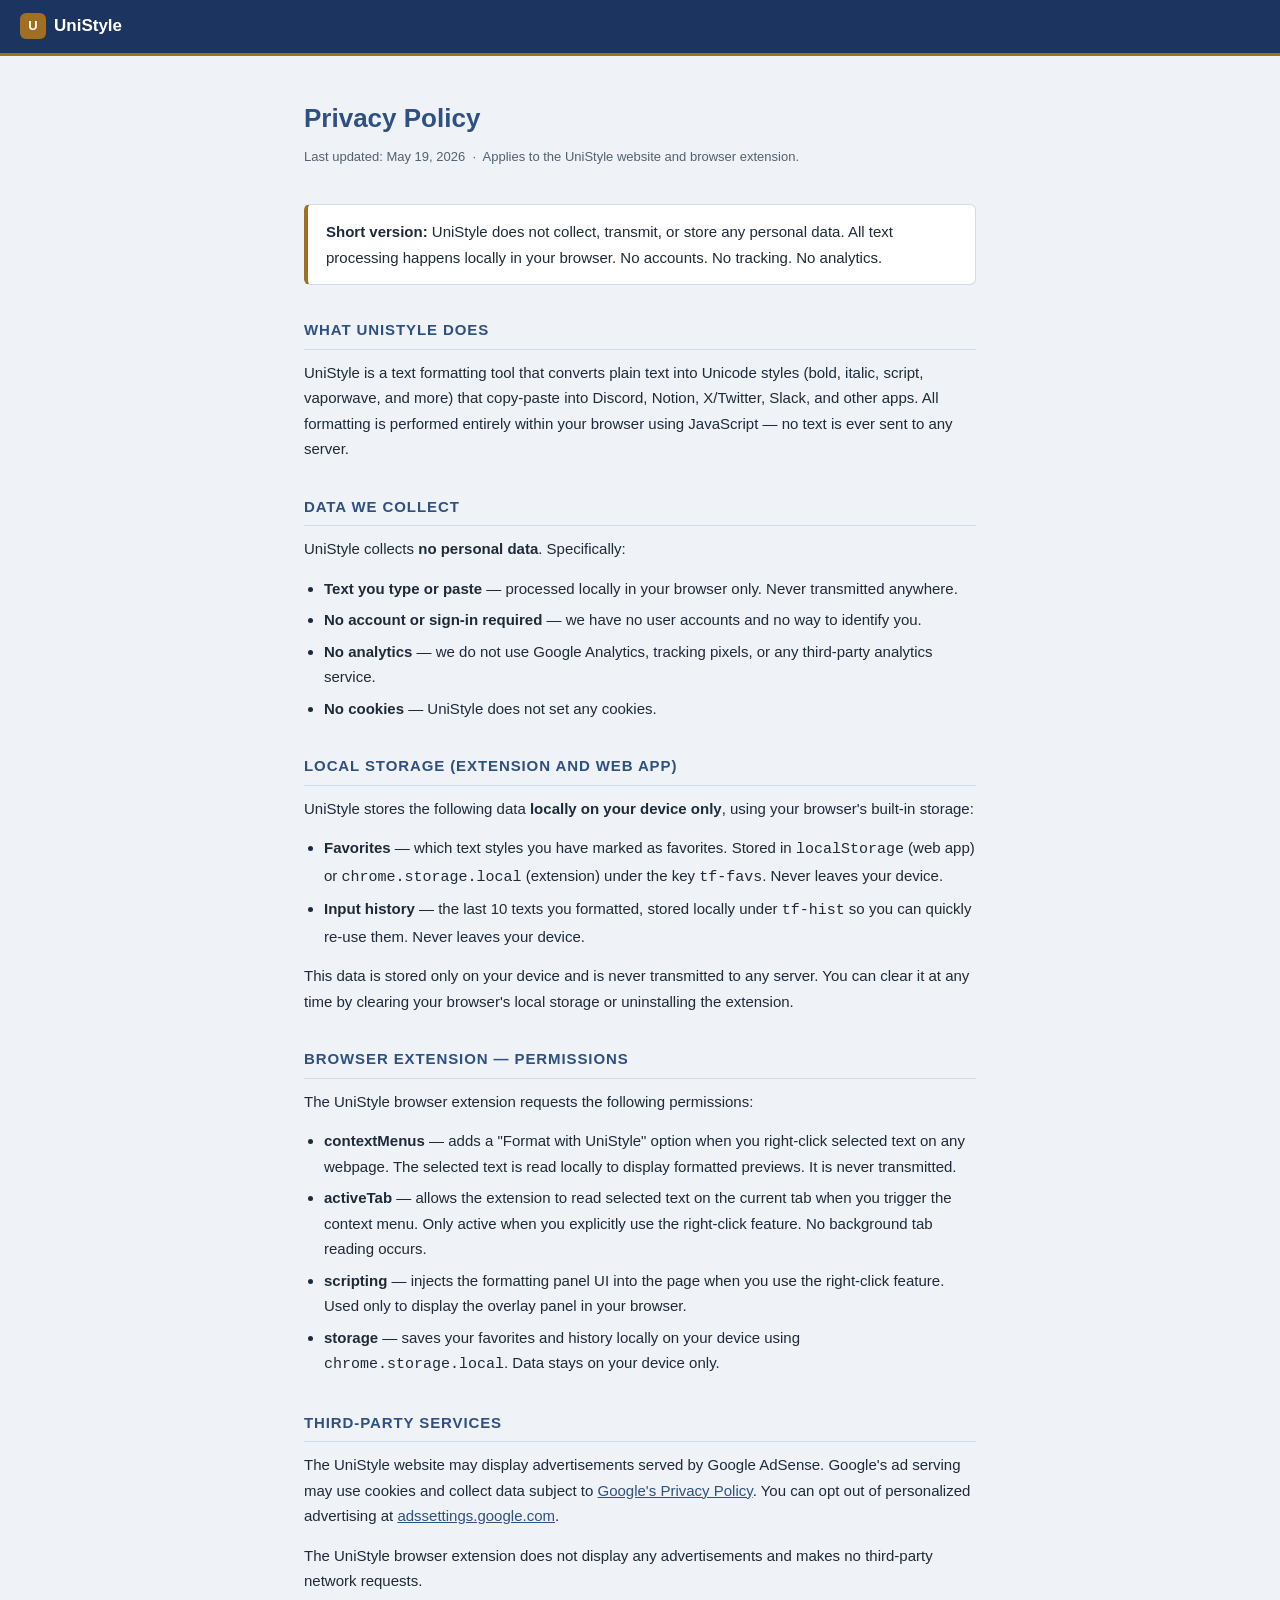
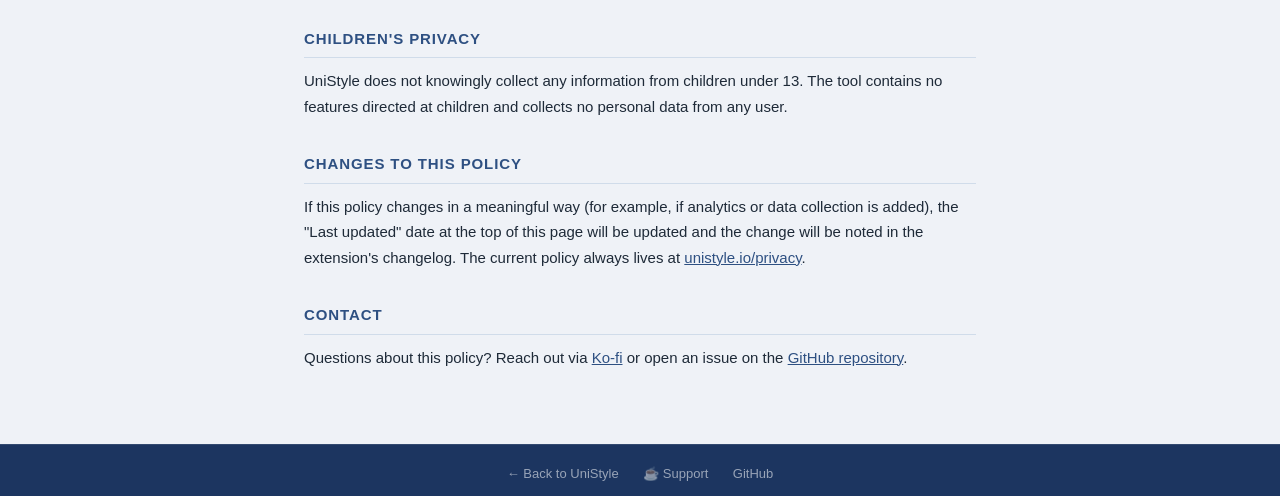
==== privacy.html @ ba29b3c3 "Rebrand all Twitter references to X/Twitter" ====
<!DOCTYPE html>
<html lang="en">
<head>
  <meta charset="UTF-8" />
  <meta name="viewport" content="width=device-width, initial-scale=1.0" />
  <title>Privacy Policy — UniStyle</title>
  <link rel="manifest" href="manifest.json" />
  <meta name="theme-color" content="#2E5082" />
  <style>
    *, *::before, *::after { box-sizing: border-box; margin: 0; padding: 0; }

    :root {
      --primary:      #2E5082;
      --primary-dark: #1c3560;
      --accent:       #A07020;
      --bg:           #EFF2F7;
      --white:        #FFFFFF;
      --border:       #d0dcea;
      --text-dark:    #1e2a38;
      --neutral:      #526070;
    }

    html, body {
      font-family: -apple-system, BlinkMacSystemFont, 'Segoe UI', Roboto, sans-serif;
      background: var(--bg);
      color: var(--text-dark);
      line-height: 1.7;
    }

    /* ── Header ── */
    .site-header {
      background: var(--primary-dark);
      border-bottom: 3px solid var(--accent);
      padding: 12px 20px;
      display: flex;
      align-items: center;
      gap: 12px;
    }
    .header-title {
      color: #fff;
      font-size: 17px;
      font-weight: 700;
      display: flex;
      align-items: center;
      gap: 8px;
      text-decoration: none;
    }
    .t-badge {
      background: var(--accent);
      color: #fff;
      font-size: 13px;
      font-weight: 800;
      width: 26px;
      height: 26px;
      border-radius: 6px;
      display: flex;
      align-items: center;
      justify-content: center;
      flex-shrink: 0;
    }

    /* ── Content ── */
    .container {
      max-width: 720px;
      margin: 0 auto;
      padding: 40px 24px 60px;
    }

    h1 {
      font-size: 26px;
      font-weight: 800;
      color: var(--primary);
      margin-bottom: 6px;
    }
    .meta {
      font-size: 13px;
      color: var(--neutral);
      margin-bottom: 36px;
    }

    h2 {
      font-size: 15px;
      font-weight: 700;
      text-transform: uppercase;
      letter-spacing: 0.06em;
      color: var(--primary);
      margin: 32px 0 10px;
      padding-bottom: 6px;
      border-bottom: 1px solid var(--border);
    }

    p { margin-bottom: 14px; font-size: 15px; }

    ul {
      margin: 0 0 14px 20px;
      font-size: 15px;
    }
    ul li { margin-bottom: 6px; }

    .highlight-box {
      background: #fff;
      border: 1px solid var(--border);
      border-left: 4px solid var(--accent);
      border-radius: 6px;
      padding: 14px 18px;
      margin-bottom: 24px;
      font-size: 15px;
    }

    a { color: var(--primary); }
    a:hover { color: var(--accent); }

    /* ── Footer ── */
    .site-footer {
      background: var(--primary-dark);
      border-top: 1px solid rgba(255,255,255,0.1);
      padding: 14px 20px;
      text-align: center;
    }
    .site-footer a {
      color: rgba(255,255,255,0.55);
      font-size: 13px;
      text-decoration: none;
      margin: 0 10px;
    }
    .site-footer a:hover { color: #fff; }
  </style>
</head>
<body>

<header class="site-header">
  <a href="/" class="header-title">
    <div class="t-badge">U</div>
    UniStyle
  </a>
</header>

<div class="container">
  <h1>Privacy Policy</h1>
  <p class="meta">Last updated: May 19, 2026 &nbsp;·&nbsp; Applies to the UniStyle website and browser extension.</p>

  <div class="highlight-box">
    <strong>Short version:</strong> UniStyle does not collect, transmit, or store any personal data.
    All text processing happens locally in your browser. No accounts. No tracking. No analytics.
  </div>

  <h2>What UniStyle Does</h2>
  <p>UniStyle is a text formatting tool that converts plain text into Unicode styles (bold, italic,
  script, vaporwave, and more) that copy-paste into Discord, Notion, X/Twitter, Slack, and other apps.
  All formatting is performed entirely within your browser using JavaScript — no text is ever sent
  to any server.</p>

  <h2>Data We Collect</h2>
  <p>UniStyle collects <strong>no personal data</strong>. Specifically:</p>
  <ul>
    <li><strong>Text you type or paste</strong> — processed locally in your browser only. Never transmitted anywhere.</li>
    <li><strong>No account or sign-in required</strong> — we have no user accounts and no way to identify you.</li>
    <li><strong>No analytics</strong> — we do not use Google Analytics, tracking pixels, or any third-party analytics service.</li>
    <li><strong>No cookies</strong> — UniStyle does not set any cookies.</li>
  </ul>

  <h2>Local Storage (Extension and Web App)</h2>
  <p>UniStyle stores the following data <strong>locally on your device only</strong>, using
  your browser's built-in storage:</p>
  <ul>
    <li><strong>Favorites</strong> — which text styles you have marked as favorites. Stored in
    <code>localStorage</code> (web app) or <code>chrome.storage.local</code> (extension) under
    the key <code>tf-favs</code>. Never leaves your device.</li>
    <li><strong>Input history</strong> — the last 10 texts you formatted, stored locally under
    <code>tf-hist</code> so you can quickly re-use them. Never leaves your device.</li>
  </ul>
  <p>This data is stored only on your device and is never transmitted to any server. You can
  clear it at any time by clearing your browser's local storage or uninstalling the extension.</p>

  <h2>Browser Extension — Permissions</h2>
  <p>The UniStyle browser extension requests the following permissions:</p>
  <ul>
    <li><strong>contextMenus</strong> — adds a "Format with UniStyle" option when you right-click
    selected text on any webpage. The selected text is read locally to display formatted previews.
    It is never transmitted.</li>
    <li><strong>activeTab</strong> — allows the extension to read selected text on the current tab
    when you trigger the context menu. Only active when you explicitly use the right-click feature.
    No background tab reading occurs.</li>
    <li><strong>scripting</strong> — injects the formatting panel UI into the page when you use
    the right-click feature. Used only to display the overlay panel in your browser.</li>
    <li><strong>storage</strong> — saves your favorites and history locally on your device using
    <code>chrome.storage.local</code>. Data stays on your device only.</li>
  </ul>

  <h2>Third-Party Services</h2>
  <p>The UniStyle website may display advertisements served by Google AdSense. Google's ad serving
  may use cookies and collect data subject to
  <a href="https://policies.google.com/privacy" target="_blank" rel="noopener">Google's Privacy Policy</a>.
  You can opt out of personalized advertising at
  <a href="https://adssettings.google.com" target="_blank" rel="noopener">adssettings.google.com</a>.</p>
  <p>The UniStyle browser extension does not display any advertisements and makes no third-party
  network requests.</p>

  <h2>Children's Privacy</h2>
  <p>UniStyle does not knowingly collect any information from children under 13. The tool contains
  no features directed at children and collects no personal data from any user.</p>

  <h2>Changes to This Policy</h2>
  <p>If this policy changes in a meaningful way (for example, if analytics or data collection is
  added), the "Last updated" date at the top of this page will be updated and the change will be
  noted in the extension's changelog. The current policy always lives at
  <a href="https://unistyle.io/privacy">unistyle.io/privacy</a>.</p>

  <h2>Contact</h2>
  <p>Questions about this policy? Reach out via
  <a href="https://ko-fi.com/abaker421" target="_blank" rel="noopener">Ko-fi</a> or open an issue
  on the
  <a href="https://github.com/abaker421/simple-text-formatter" target="_blank" rel="noopener">GitHub repository</a>.</p>
</div>

<footer class="site-footer">
  <a href="/">← Back to UniStyle</a>
  <a href="https://ko-fi.com/abaker421" target="_blank" rel="noopener">☕ Support</a>
  <a href="https://github.com/abaker421/simple-text-formatter" target="_blank" rel="noopener">GitHub</a>
</footer>

</body>
</html>
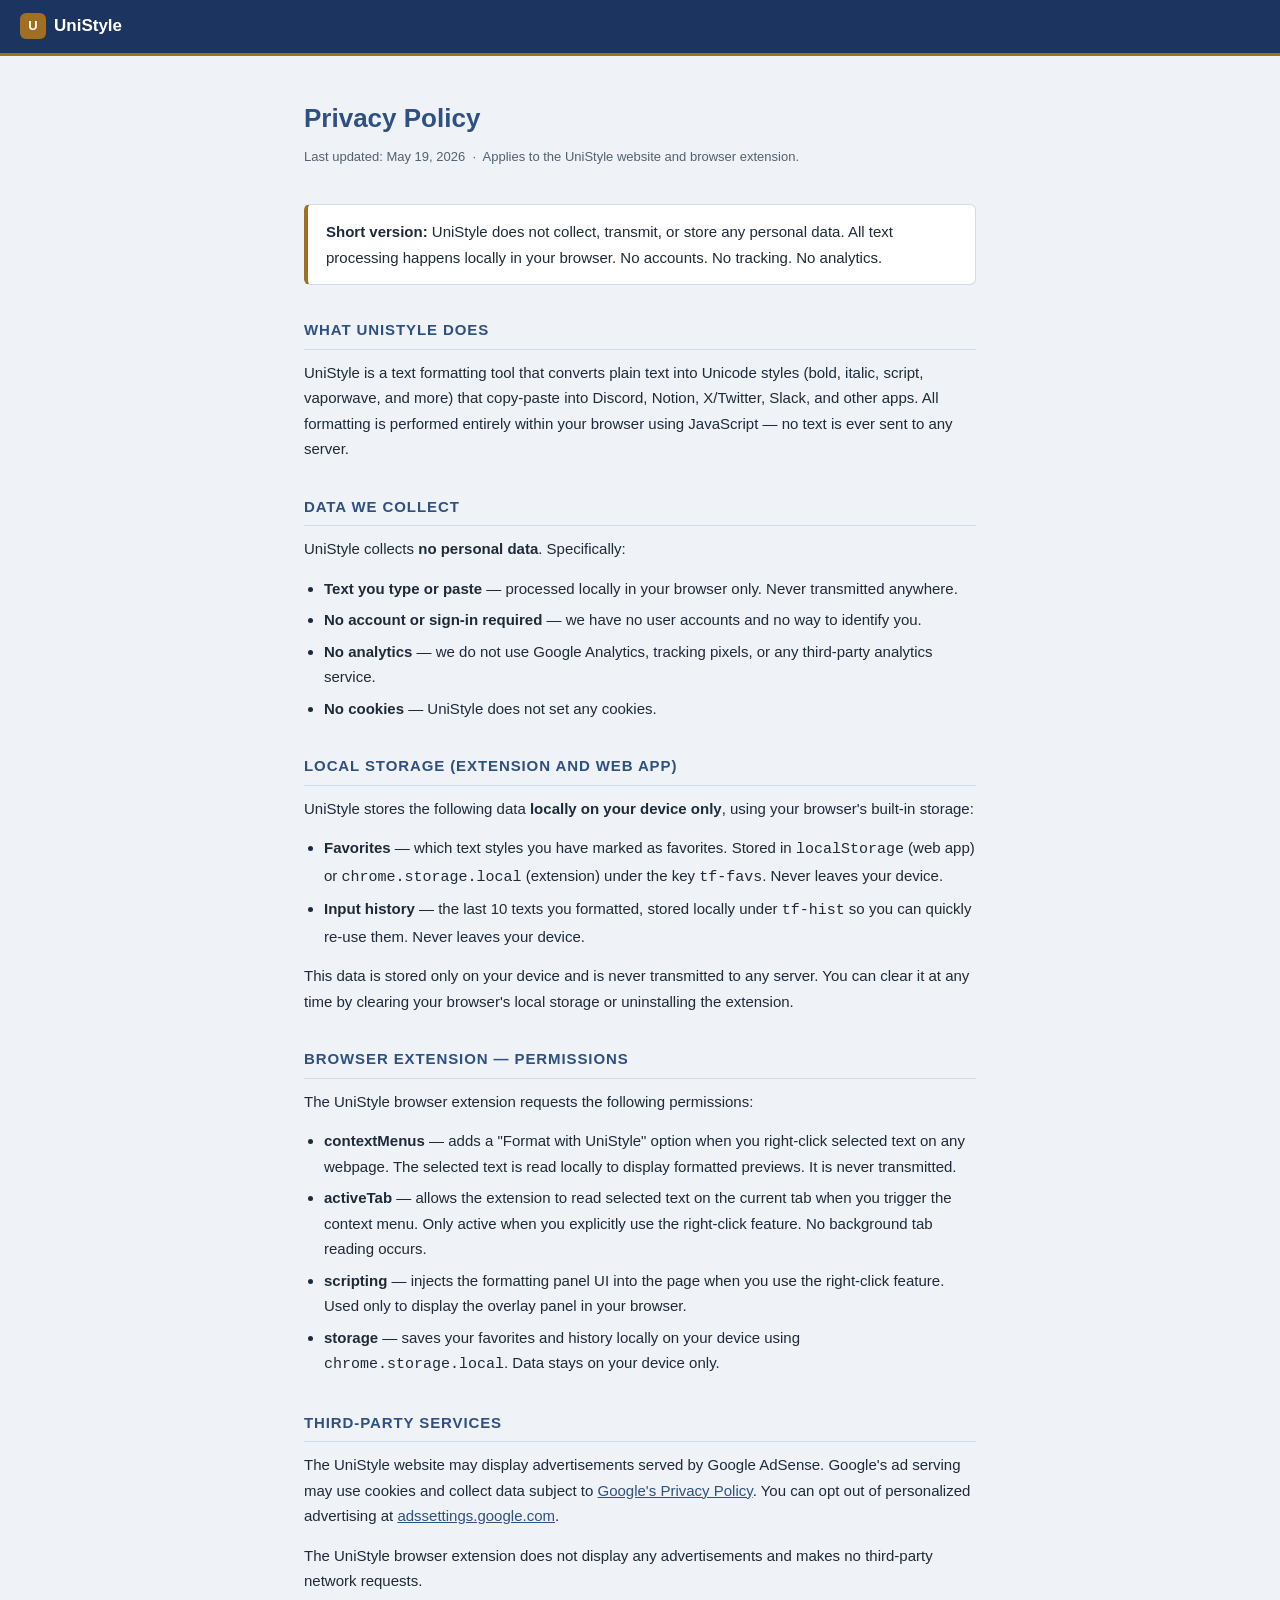
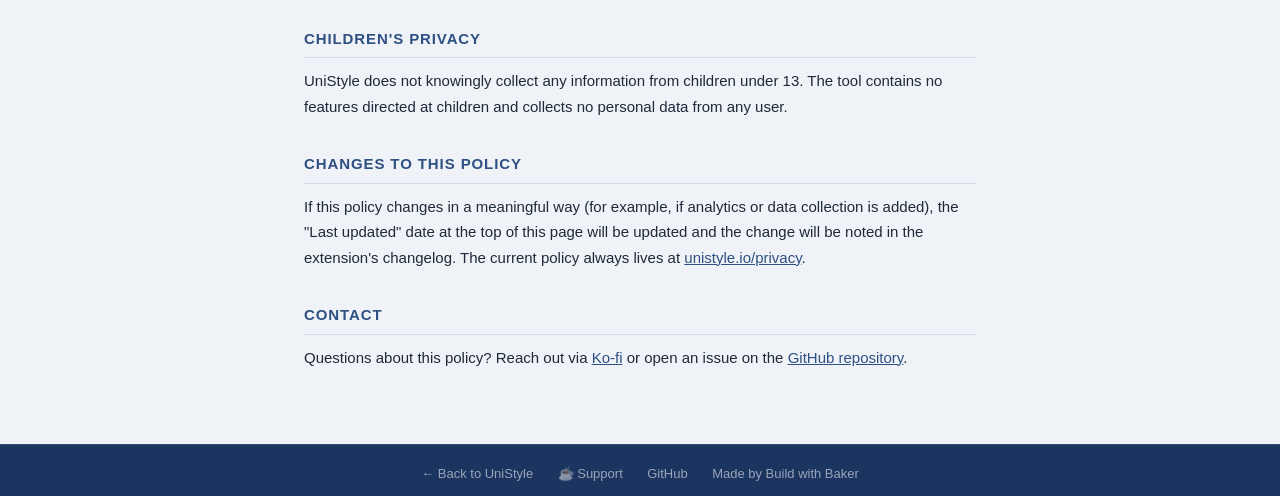
==== commit 1619ffc0: "Footer: add 'Made by Build with Baker' umbrella attribution Per KB module 05 (portfolio-architecture" ====
--- a/privacy.html
+++ b/privacy.html
@@ -3,6 +3,11 @@
 <head>
   <meta charset="UTF-8" />
   <meta name="viewport" content="width=device-width, initial-scale=1.0" />
+  <!-- Security headers (meta-equivalent; GitHub Pages does not allow custom HTTP headers).
+       Strict 'script-src none' because this page contains no scripts.
+       Note: frame-ancestors is intentionally omitted because browsers ignore it from <meta>. -->
+  <meta http-equiv="Content-Security-Policy" content="default-src 'self'; script-src 'none'; style-src 'self' 'unsafe-inline'; img-src 'self' data:; font-src 'self' data:; connect-src 'self'; manifest-src 'self'; base-uri 'none'; form-action 'none';">
+  <meta name="referrer" content="strict-origin-when-cross-origin">
   <title>Privacy Policy — UniStyle</title>
   <link rel="manifest" href="manifest.json" />
   <meta name="theme-color" content="#2E5082" />
@@ -210,13 +215,14 @@
   <p>Questions about this policy? Reach out via
   <a href="https://ko-fi.com/abaker421" target="_blank" rel="noopener">Ko-fi</a> or open an issue
   on the
-  <a href="https://github.com/abaker421/simple-text-formatter" target="_blank" rel="noopener">GitHub repository</a>.</p>
+  <a href="https://github.com/buildwithbaker/unistyle" target="_blank" rel="noopener">GitHub repository</a>.</p>
 </div>
 
 <footer class="site-footer">
   <a href="/">← Back to UniStyle</a>
   <a href="https://ko-fi.com/abaker421" target="_blank" rel="noopener">☕ Support</a>
-  <a href="https://github.com/abaker421/simple-text-formatter" target="_blank" rel="noopener">GitHub</a>
+  <a href="https://github.com/buildwithbaker/unistyle" target="_blank" rel="noopener">GitHub</a>
+  <a href="https://github.com/buildwithbaker" target="_blank" rel="noopener">Made by Build with Baker</a>
 </footer>
 
 </body>
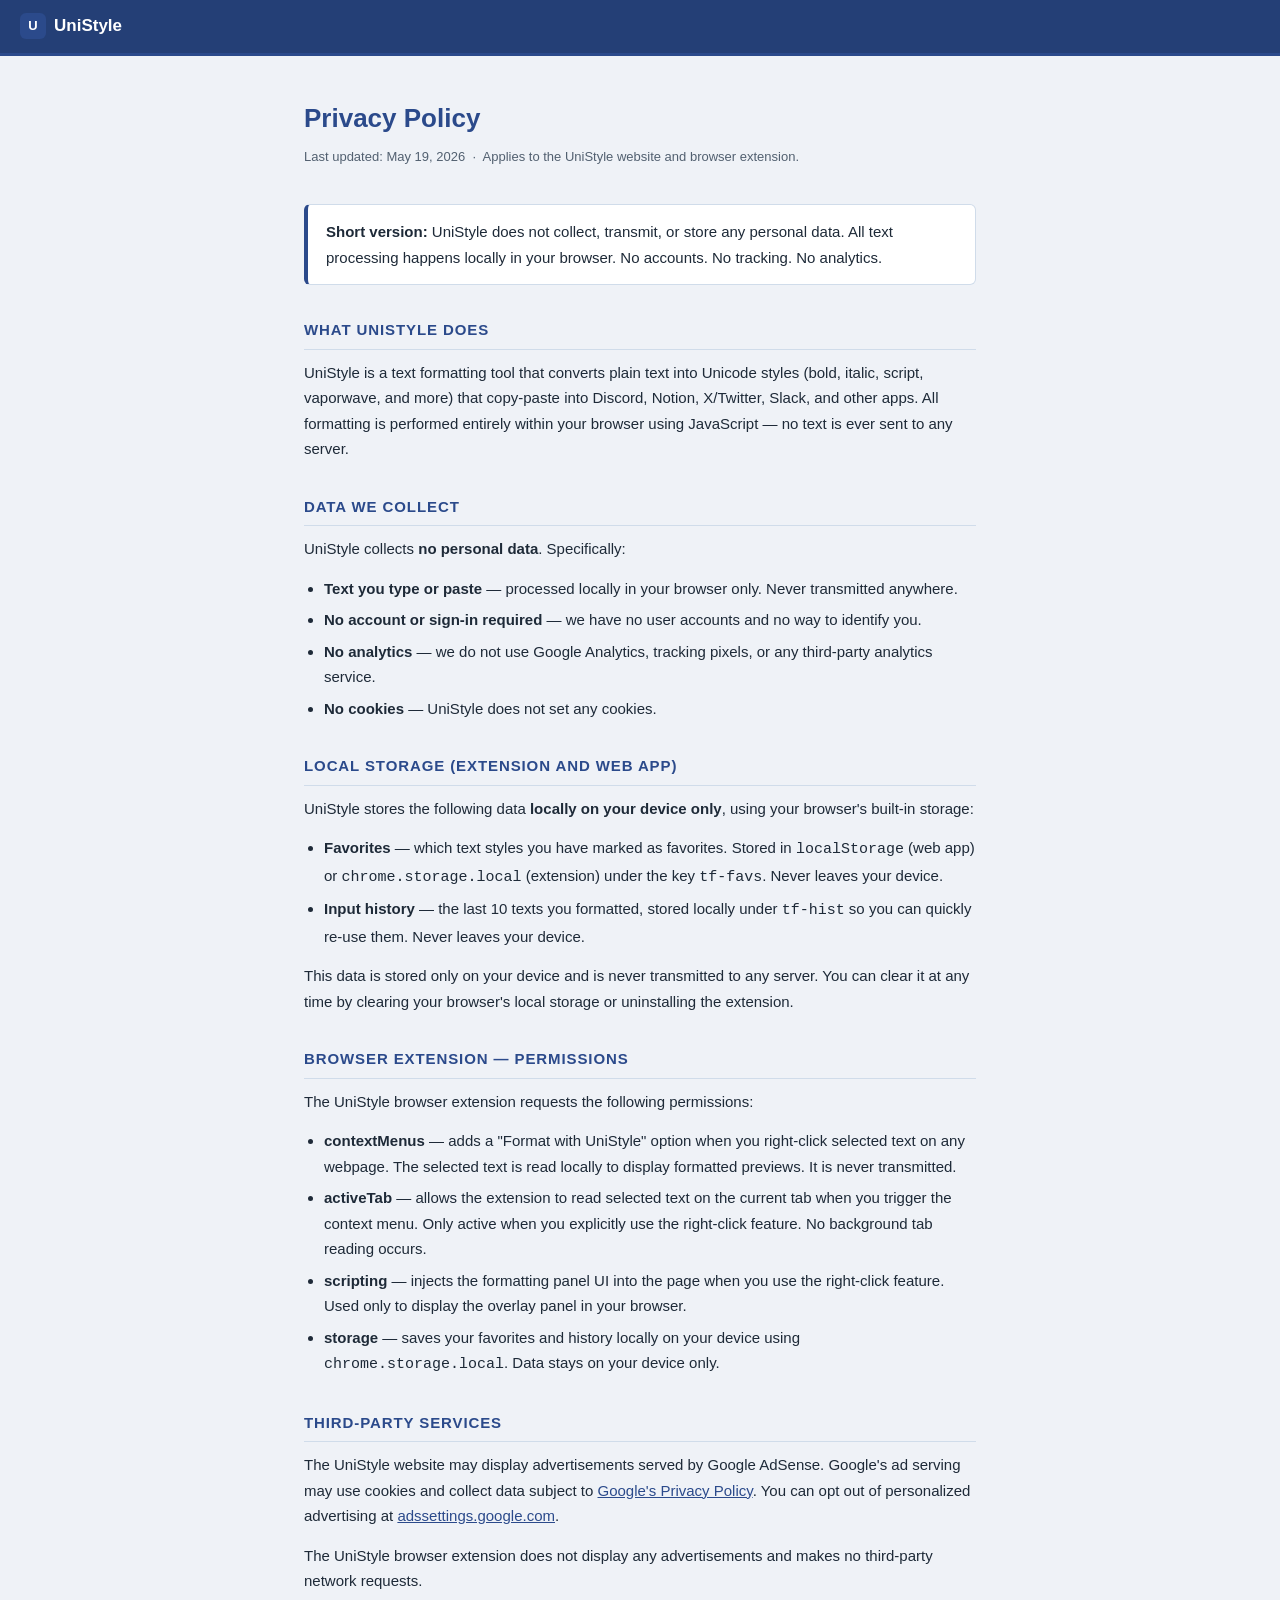
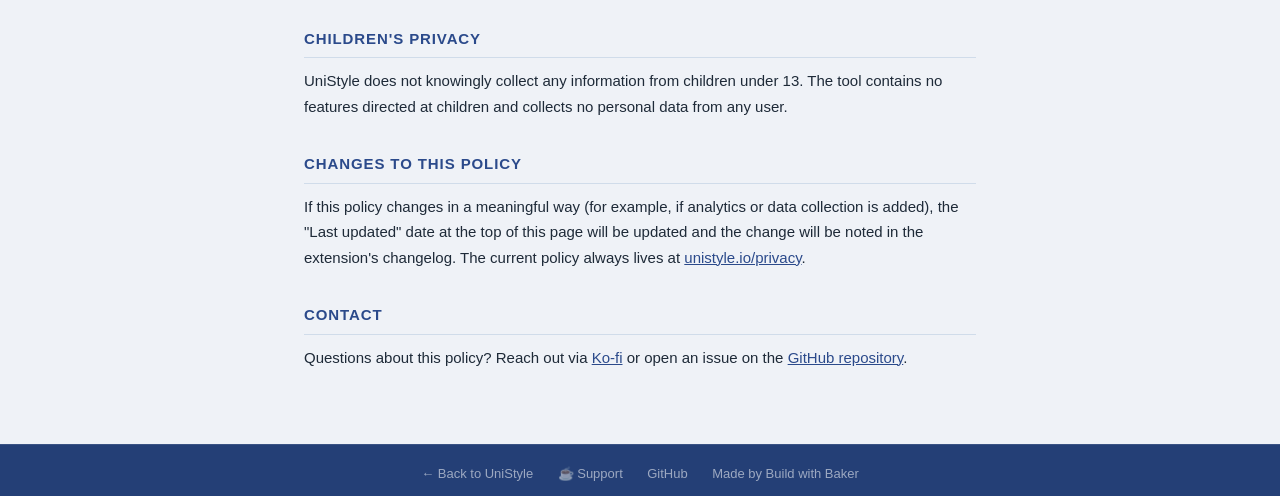
==== commit cda3fd84: "Path 1 indigo-only: new PWA icon set + manifest + app palette migration Lands the Build with Baker v" ====
--- a/privacy.html
+++ b/privacy.html
@@ -10,14 +10,14 @@
   <meta name="referrer" content="strict-origin-when-cross-origin">
   <title>Privacy Policy — UniStyle</title>
   <link rel="manifest" href="manifest.json" />
-  <meta name="theme-color" content="#2E5082" />
+  <meta name="theme-color" content="#2B4A8B" />
   <style>
     *, *::before, *::after { box-sizing: border-box; margin: 0; padding: 0; }
 
     :root {
-      --primary:      #2E5082;
-      --primary-dark: #1c3560;
-      --accent:       #A07020;
+      --primary:      #2B4A8B;
+      --primary-dark: #243F76;
+      --accent:       #2B4A8B;
       --bg:           #EFF2F7;
       --white:        #FFFFFF;
       --border:       #d0dcea;
